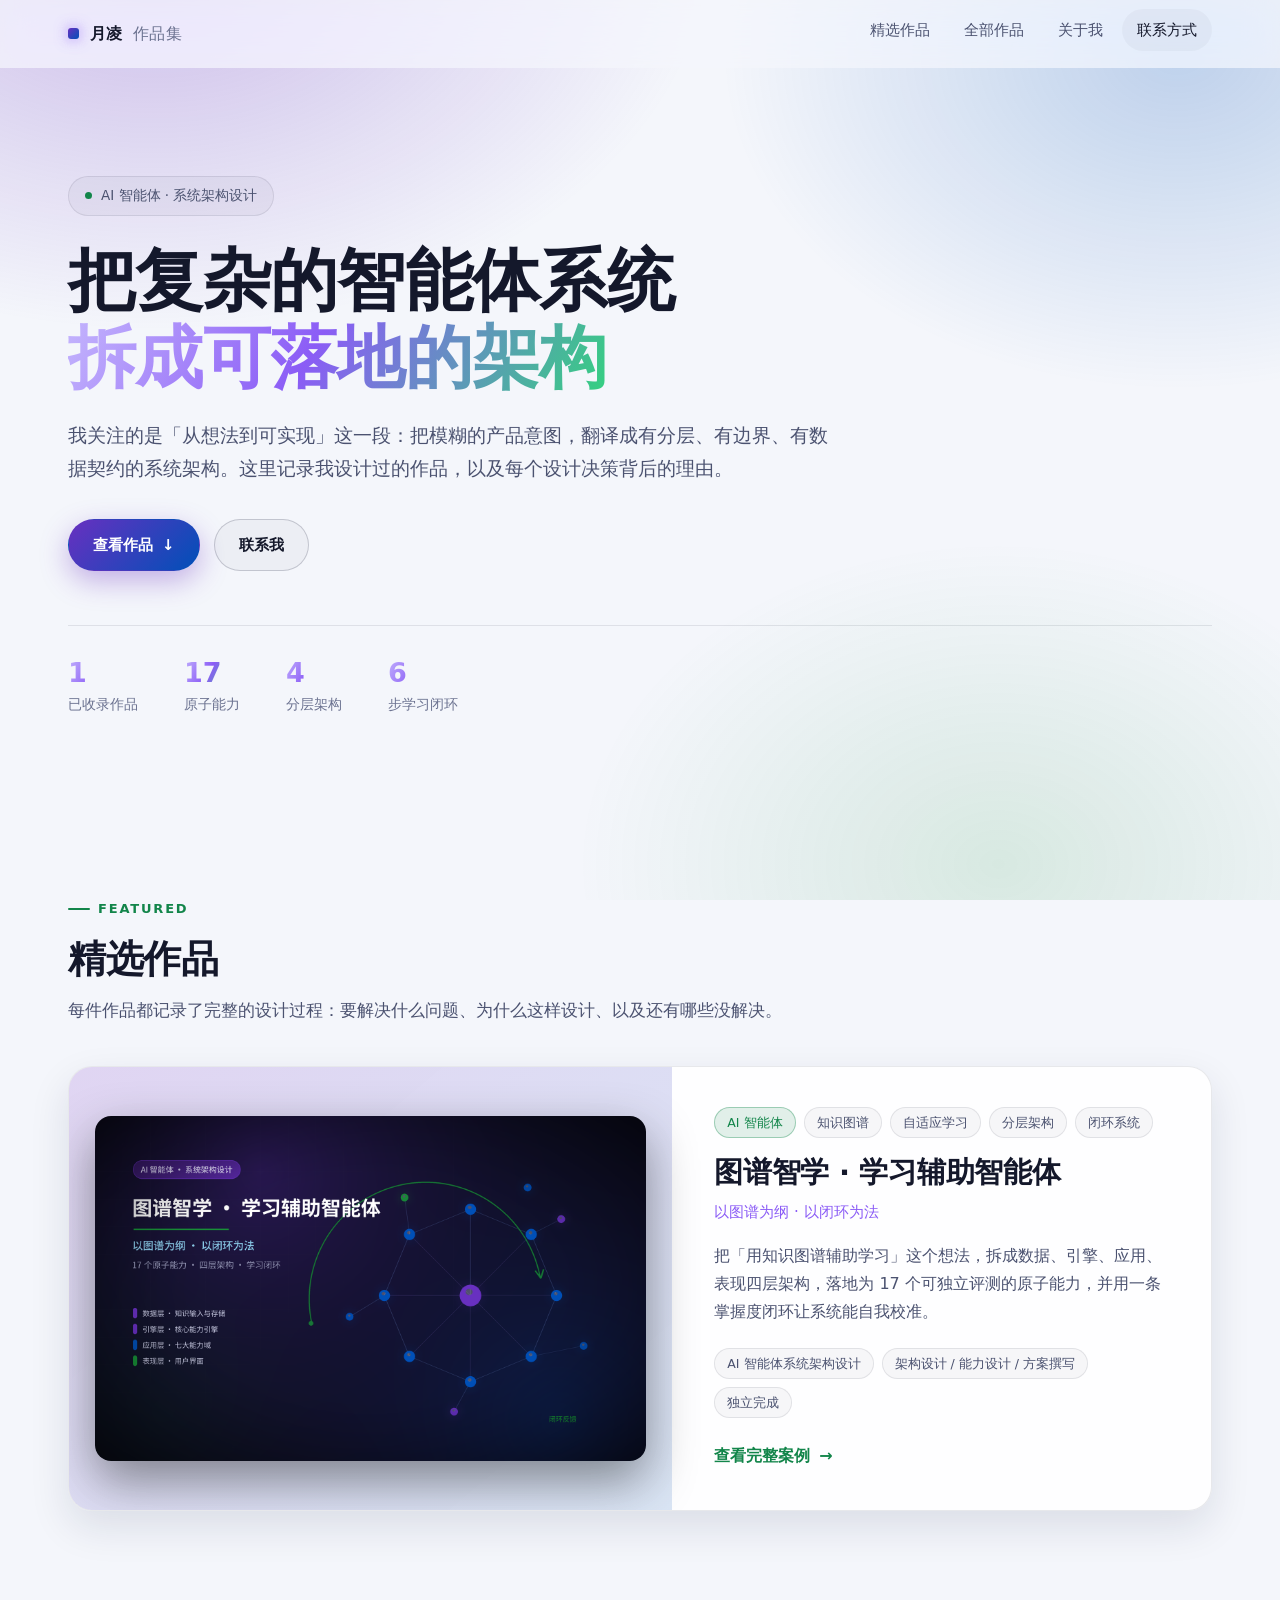
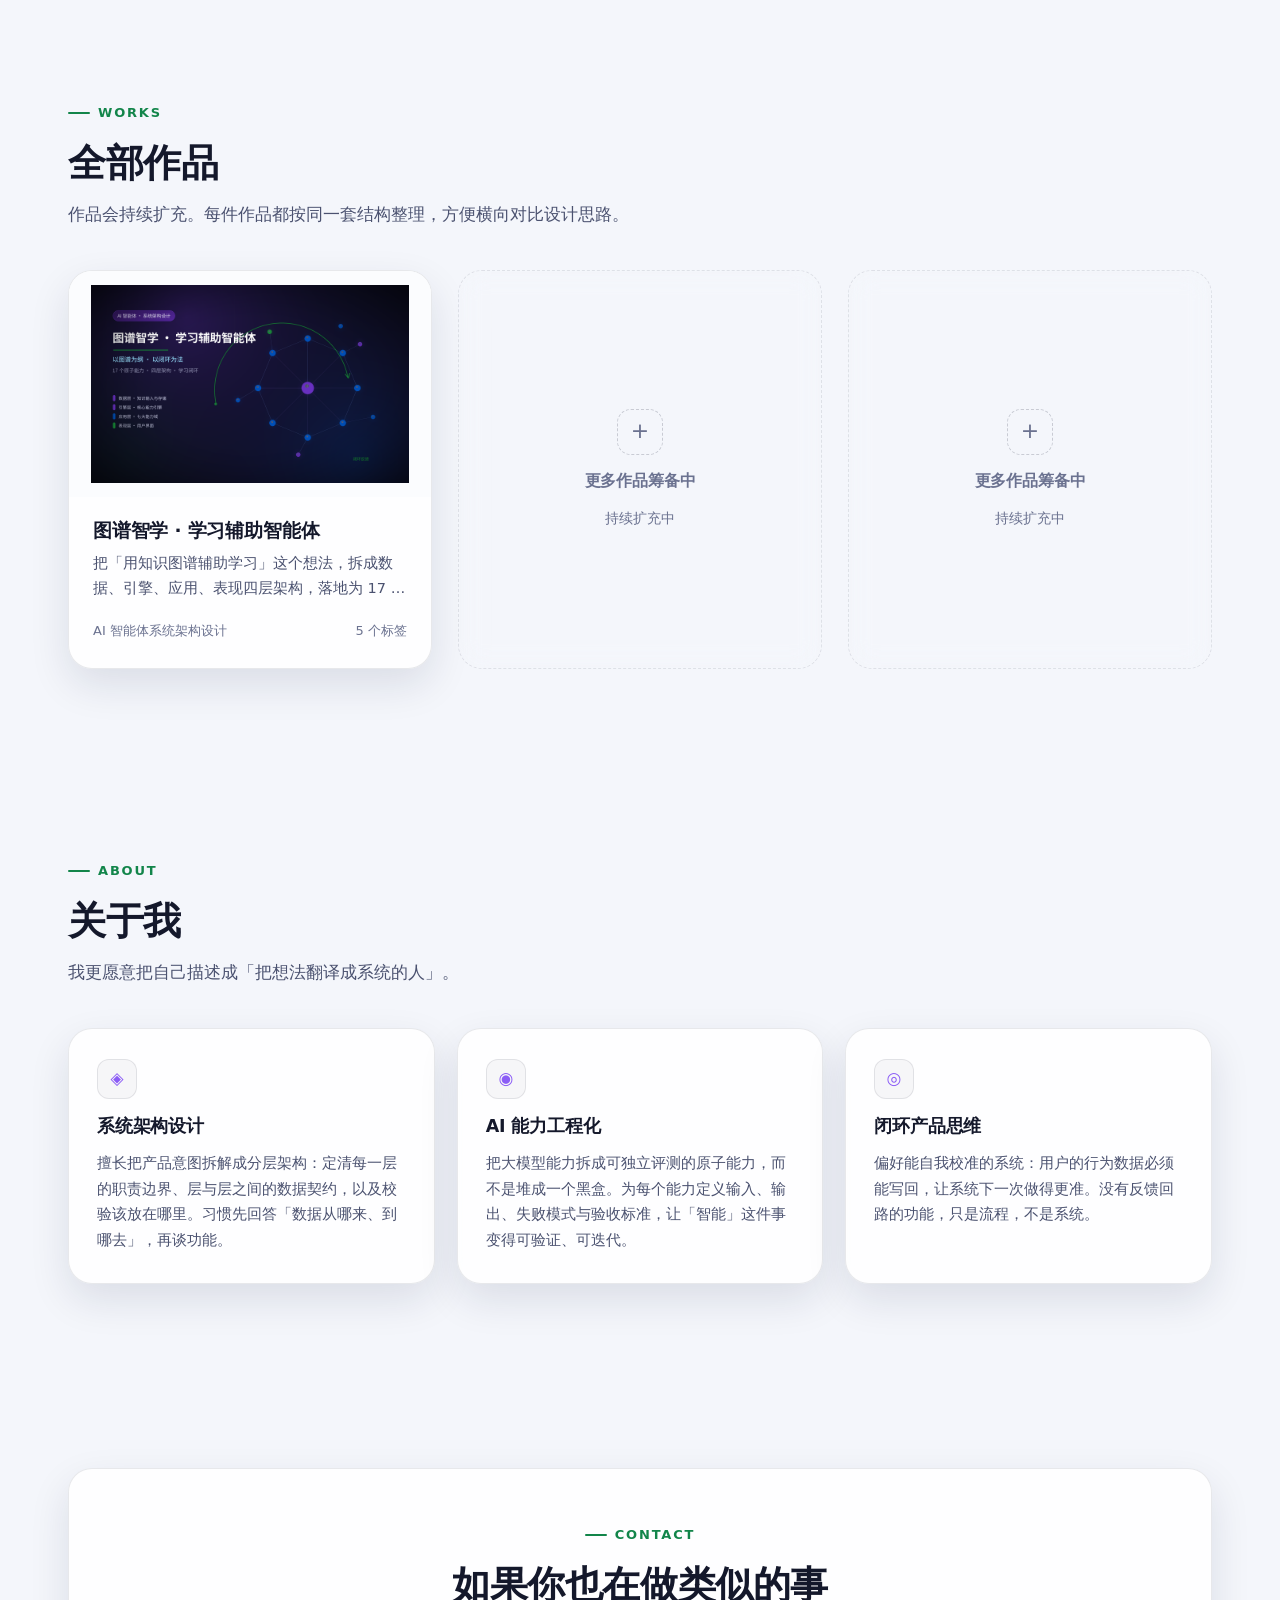
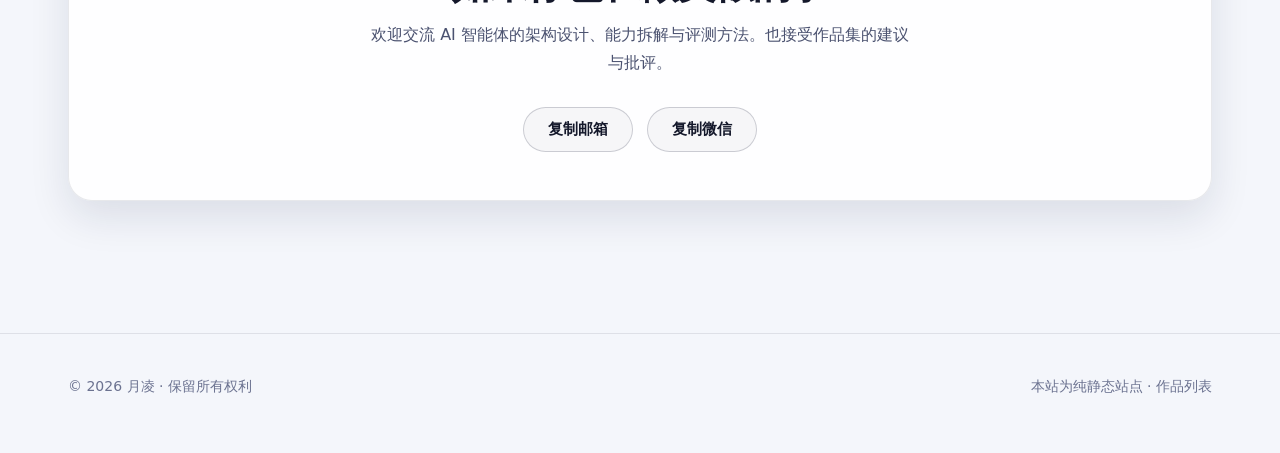
==== index.html @ c4409a86 "初始化：个人设计作品集网站 纯静态零构建站点，展示 AI 智能体系统架构设计作品。  - 首页单页滚动：Hero / 精选作品 / 全部作品 / 关于我 / 联系方式 - 作品列表页与结构化案例详情页" ====
<!DOCTYPE html>
<html lang="zh-CN">
<head>
<meta charset="UTF-8">
<meta name="viewport" content="width=device-width, initial-scale=1">
<title>个人设计作品集 · AI 智能体系统架构设计</title>
<meta name="description" content="个人设计作品集：展示 AI 智能体系统架构设计作品，含分层架构、能力拆解与闭环设计思路。">
<meta name="author" content="作品集">
<meta name="theme-color" content="#080c18">
<meta property="og:title" content="个人设计作品集 · AI 智能体系统架构设计">
<meta property="og:description" content="把复杂的智能体系统拆成可落地的架构。">
<meta property="og:type" content="website">
<link rel="stylesheet" href="styles.css">
</head>
<body>

<a class="skip-link" href="#featured">跳到主要内容</a>

<!-- ================= 顶部导航 ================= -->
<header class="nav">
  <div class="container nav-inner">
    <a class="nav-brand" href="index.html">
      <span class="brand-dot" aria-hidden="true"></span>
      <span data-site="name">月凌</span>
      <span style="color:var(--text-subtle);font-weight:500" data-site="brand">作品集</span>
    </a>

    <button class="nav-toggle" type="button" aria-label="展开导航" aria-expanded="false">
      <span aria-hidden="true"></span>
    </button>

    <nav>
      <ul class="nav-links">
        <li><a href="#featured">精选作品</a></li>
        <li><a href="#works">全部作品</a></li>
        <li><a href="#about">关于我</a></li>
        <li><a href="#contact">联系方式</a></li>
      </ul>
    </nav>
  </div>
</header>

<main>

  <!-- ================= Hero ================= -->
  <section class="hero">
    <div class="container">
      <div class="hero-badge reveal">
        <span class="pulse" aria-hidden="true"></span>
        <span id="hero-badge-text">AI 智能体 · 系统架构设计</span>
      </div>

      <h1 class="hero-title reveal" id="hero-title">
        把复杂的智能体系统<br><span class="grad">拆成可落地的架构</span>
      </h1>

      <p class="hero-lead reveal" id="hero-lead">
        我关注的是「从想法到可实现」这一段：把模糊的产品意图，翻译成有分层、有边界、
        有数据契约的系统架构。
      </p>

      <div class="hero-actions reveal">
        <a class="btn btn--primary" href="#featured">
          查看作品 <span aria-hidden="true">↓</span>
        </a>
        <a class="btn btn--ghost" href="#contact">联系我</a>
      </div>

      <div class="hero-stats reveal" id="hero-stats"></div>
    </div>
  </section>

  <!-- ================= 精选作品 ================= -->
  <section class="section" id="featured">
    <div class="container">
      <div class="section-head reveal">
        <span class="section-eyebrow">Featured</span>
        <h2 class="section-title">精选作品</h2>
        <p class="section-desc">每件作品都记录了完整的设计过程：要解决什么问题、为什么这样设计、以及还有哪些没解决。</p>
      </div>

      <div id="feature-slot"></div>
    </div>
  </section>

  <!-- ================= 全部作品 ================= -->
  <section class="section" id="works">
    <div class="container">
      <div class="section-head reveal">
        <span class="section-eyebrow">Works</span>
        <h2 class="section-title">全部作品</h2>
        <p class="section-desc">作品会持续扩充。每件作品都按同一套结构整理，方便横向对比设计思路。</p>
      </div>

      <div class="works-grid" id="works-grid"></div>
    </div>
  </section>

  <!-- ================= 关于我 ================= -->
  <section class="section" id="about">
    <div class="container">
      <div class="section-head reveal">
        <span class="section-eyebrow">About</span>
        <h2 class="section-title">关于我</h2>
        <p class="section-desc">我更愿意把自己描述成「把想法翻译成系统的人」。</p>
      </div>

      <div class="about-grid" id="about-grid"></div>
    </div>
  </section>

  <!-- ================= 联系方式 ================= -->
  <section class="section" id="contact">
    <div class="container">
      <div class="contact-panel card reveal">
        <span class="section-eyebrow">Contact</span>
        <h2 class="section-title" id="contact-title">如果你也在做类似的事</h2>
        <p id="contact-text">欢迎交流 AI 智能体的架构设计、能力拆解与评测方法。</p>

        <!-- 联系按钮由 script.js 依据 data/works.js 里的 SITE.email / wechat / github 生成，
             填了哪个就显示哪个，留空的不显示 -->
        <div class="contact-actions" id="contact-actions"></div>
      </div>
    </div>
  </section>

</main>

<!-- ================= 页脚 ================= -->
<footer class="footer">
  <div class="container footer-inner">
    <span>© <span data-site="year">2026</span> <span data-site="name">月凌</span> · 保留所有权利</span>
    <span>本站为纯静态站点 · <a href="works.html">作品列表</a></span>
  </div>
</footer>

<script src="data/works.js"></script>
<script src="script.js"></script>
</body>
</html>
---- styles.css ----
/* ==========================================================================
   个人设计作品集 · 样式表
   深色科技感：深蓝近黑底 + 玻璃拟态卡片
   配色取自作品《图谱智学》架构图的实测色板，保证网站与作品同源
   ========================================================================== */

/* --------------------------------------------------------------------------
   1. 设计变量（改这里就能整体换肤）
   深色是本站的默认与主设计 —— 与作品《图谱智学》架构图同源的观感。
   浅色主题仅在系统明确偏好浅色时覆盖（见下方 media query）。
   -------------------------------------------------------------------------- */
:root {
  /* 底色层次：由深到浅，用亮度差区分层级，不用生硬分割线 */
  --bg:            #080c18;
  --bg-elevated:   #0d1226;
  --surface:       rgba(255, 255, 255, 0.038);
  --surface-hover: rgba(255, 255, 255, 0.062);

  /* 玻璃卡片 */
  --card-bg:     rgba(20, 26, 48, 0.56);
  --card-border: rgba(255, 255, 255, 0.085);
  --card-shadow: 0 18px 48px rgba(0, 0, 0, 0.46);
  --card-glow:   0 24px 64px rgba(104, 48, 192, 0.24);

  /* 文字 */
  --text:        #eef1f9;
  --text-muted:  #a2a8c4;
  --text-subtle: #6f7694;

  /* 主色：取自架构图 数据层/引擎层标签 #6830C0、应用层标签 #0050B8 */
  --purple: #6830c0;
  --blue:   #0050b8;
  --violet: #8b5cf6;
  /* 强调色：取自架构图 表现层 / 闭环反馈 #189038 */
  --green:  #189038;
  --mint:   #34d17f;

  --grad-brand: linear-gradient(135deg, #6830c0 0%, #0050b8 100%);
  --grad-text:  linear-gradient(120deg, #c4b5fd 0%, #8b5cf6 45%, #34d17f 100%);

  --border:        rgba(255, 255, 255, 0.085);
  --border-strong: rgba(255, 255, 255, 0.17);

  /* 尺寸 */
  --maxw: 1200px;
  --nav-h: 68px;
  --r-sm: 10px;
  --r-md: 16px;
  --r-lg: 24px;

  /* 动效 */
  --ease: cubic-bezier(0.22, 0.61, 0.36, 1);
  --t-fast: 0.18s;
  --t-mid: 0.34s;
  --t-slow: 0.6s;

  --font-sans: "PingFang SC", "HarmonyOS Sans SC", "Noto Sans SC",
               "Microsoft YaHei", "Source Han Sans SC", system-ui, sans-serif;
}

/* 浅色主题：仅在系统明确偏好浅色时启用。深色为主，浅色作为附加（文档 7 节可选功能）
   注意：必须显式写 prefers-color-scheme: light，不能用 not (dark)，
   否则无头浏览器、打印、部分 WebView 会错误落入浅色主题。 */
@media (prefers-color-scheme: light) {
  :root {
    --bg:            #f4f6fb;
    --bg-elevated:   #ffffff;
    --surface:       rgba(10, 16, 40, 0.032);
    --surface-hover: rgba(10, 16, 40, 0.058);
    --card-bg:       rgba(255, 255, 255, 0.86);
    --card-border:   rgba(10, 16, 40, 0.09);
    --card-shadow:   0 16px 40px rgba(20, 28, 60, 0.11);
    --card-glow:     0 22px 56px rgba(104, 48, 192, 0.16);
    --text:          #14182b;
    --text-muted:    #4b5270;
    --text-subtle:   #6b7290;
    --border:        rgba(10, 16, 40, 0.09);
    --border-strong: rgba(10, 16, 40, 0.18);
    --green: #14762f;
    --mint:  #12854a;
  }
}

/* --------------------------------------------------------------------------
   2. 基础重置与排版
   -------------------------------------------------------------------------- */
*, *::before, *::after { box-sizing: border-box; }

html {
  scroll-behavior: smooth;
  scroll-padding-top: calc(var(--nav-h) + 20px);
  -webkit-text-size-adjust: 100%;
}

body {
  margin: 0;
  font-family: var(--font-sans);
  font-size: 16px;
  line-height: 1.75;
  color: var(--text);
  background: var(--bg);
  overflow-x: hidden;
  -webkit-font-smoothing: antialiased;
}

/* 背景装饰光晕：呼应架构图的紫/蓝/绿 */
body::before {
  content: "";
  position: fixed;
  inset: 0;
  z-index: -1;
  pointer-events: none;
  background:
    radial-gradient(900px 620px at 12% -6%,  rgba(104, 48, 192, 0.30), transparent 62%),
    radial-gradient(760px 560px at 92% 6%,   rgba(0, 80, 184, 0.22),   transparent 60%),
    radial-gradient(680px 520px at 78% 96%,  rgba(24, 144, 56, 0.13),  transparent 62%);
}

/* 细网格，弱化到几乎只是质感 */
body::after {
  content: "";
  position: fixed;
  inset: 0;
  z-index: -1;
  pointer-events: none;
  opacity: 0.5;
  background-image:
    linear-gradient(rgba(255, 255, 255, 0.028) 1px, transparent 1px),
    linear-gradient(90deg, rgba(255, 255, 255, 0.028) 1px, transparent 1px);
  background-size: 64px 64px;
  mask-image: radial-gradient(circle at 50% 22%, #000 0%, transparent 78%);
  -webkit-mask-image: radial-gradient(circle at 50% 22%, #000 0%, transparent 78%);
}

img { max-width: 100%; display: block; }

a { color: inherit; text-decoration: none; }

h1, h2, h3, h4 { margin: 0; line-height: 1.28; font-weight: 700; letter-spacing: -0.01em; }

p { margin: 0 0 1em; }
p:last-child { margin-bottom: 0; }

ul, ol { margin: 0; padding-left: 1.3em; }
li { margin-bottom: 0.4em; }

::selection { background: rgba(139, 92, 246, 0.34); }

:focus-visible {
  outline: 2px solid var(--violet);
  outline-offset: 3px;
  border-radius: 4px;
}

/* --------------------------------------------------------------------------
   3. 布局
   -------------------------------------------------------------------------- */
.container {
  width: 100%;
  max-width: var(--maxw);
  margin: 0 auto;
  padding: 0 28px;
}

.section { padding: 92px 0; }

.section-head { margin-bottom: 40px; max-width: 720px; }

.section-eyebrow {
  display: inline-flex;
  align-items: center;
  gap: 8px;
  font-size: 13px;
  font-weight: 600;
  letter-spacing: 0.14em;
  text-transform: uppercase;
  color: var(--mint);
  margin-bottom: 14px;
}
.section-eyebrow::before {
  content: "";
  width: 22px; height: 2px;
  background: var(--mint);
  border-radius: 2px;
}

.section-title {
  font-size: clamp(26px, 3.4vw, 38px);
  margin-bottom: 14px;
}

.section-desc {
  color: var(--text-muted);
  font-size: 16.5px;
  margin: 0;
}

/* --------------------------------------------------------------------------
   4. 顶部导航
   -------------------------------------------------------------------------- */
.nav {
  /* sticky 本身即为定位上下文，移动端下拉菜单以它为准定位 */
  position: sticky;
  top: 0;
  z-index: 50;
  height: var(--nav-h);
  backdrop-filter: blur(16px) saturate(160%);
  -webkit-backdrop-filter: blur(16px) saturate(160%);
  background: color-mix(in srgb, var(--bg) 74%, transparent);
  border-bottom: 1px solid transparent;
  transition: border-color var(--t-mid) var(--ease),
              background var(--t-mid) var(--ease);
}
.nav.is-scrolled {
  border-bottom-color: var(--border);
  background: color-mix(in srgb, var(--bg) 90%, transparent);
}

.nav-inner {
  height: 100%;
  display: flex;
  align-items: center;
  justify-content: space-between;
  gap: 24px;
}

.nav-brand {
  display: flex;
  align-items: center;
  gap: 11px;
  font-weight: 700;
  font-size: 16px;
  letter-spacing: 0.01em;
  white-space: nowrap;
}

.brand-dot {
  width: 11px; height: 11px;
  border-radius: 3px;
  background: var(--grad-brand);
  box-shadow: 0 0 14px rgba(139, 92, 246, 0.75);
  flex: none;
}

.nav-links {
  display: flex;
  align-items: center;
  gap: 4px;
  list-style: none;
  margin: 0; padding: 0;
}

.nav-links a {
  display: block;
  padding: 8px 15px;
  border-radius: 999px;
  font-size: 15px;
  color: var(--text-muted);
  transition: color var(--t-fast) var(--ease), background var(--t-fast) var(--ease);
}
.nav-links a:hover { color: var(--text); background: var(--surface-hover); }
.nav-links a.is-active { color: var(--text); background: var(--surface); }

.nav-toggle {
  display: none;
  width: 42px; height: 42px;
  border: 1px solid var(--border);
  border-radius: var(--r-sm);
  background: var(--surface);
  color: var(--text);
  cursor: pointer;
  align-items: center;
  justify-content: center;
}
.nav-toggle span {
  display: block;
  width: 17px; height: 1.5px;
  background: currentColor;
  border-radius: 2px;
  position: relative;
}
.nav-toggle span::before,
.nav-toggle span::after {
  content: "";
  position: absolute;
  left: 0;
  width: 17px; height: 1.5px;
  background: currentColor;
  border-radius: 2px;
}
.nav-toggle span::before { top: -5.5px; }
.nav-toggle span::after  { top: 5.5px; }

/* --------------------------------------------------------------------------
   5. 通用组件
   -------------------------------------------------------------------------- */
.card {
  background: var(--card-bg);
  border: 1px solid var(--card-border);
  border-radius: var(--r-lg);
  box-shadow: var(--card-shadow);
  backdrop-filter: blur(14px);
  -webkit-backdrop-filter: blur(14px);
}

/* 标签 */
.tag {
  display: inline-block;
  padding: 4px 12px;
  border-radius: 999px;
  font-size: 12.5px;
  line-height: 1.7;
  color: var(--text-muted);
  background: var(--surface);
  border: 1px solid var(--border);
  white-space: nowrap;
}
.tag--accent {
  color: var(--mint);
  border-color: color-mix(in srgb, var(--mint) 34%, transparent);
  background: color-mix(in srgb, var(--mint) 12%, transparent);
}

.tag-row { display: flex; flex-wrap: wrap; gap: 8px; }

/* 按钮 */
.btn {
  display: inline-flex;
  align-items: center;
  gap: 9px;
  padding: 12px 24px;
  border-radius: 999px;
  font-size: 15px;
  font-weight: 600;
  font-family: inherit;
  cursor: pointer;
  border: 1px solid transparent;
  transition: transform var(--t-fast) var(--ease),
              box-shadow var(--t-fast) var(--ease),
              background var(--t-fast) var(--ease),
              border-color var(--t-fast) var(--ease);
}
.btn:hover { transform: translateY(-2px); }

.btn--primary {
  color: #fff;
  background: var(--grad-brand);
  box-shadow: 0 10px 28px rgba(104, 48, 192, 0.36);
}
.btn--primary:hover { box-shadow: 0 16px 38px rgba(104, 48, 192, 0.5); }

.btn--ghost {
  color: var(--text);
  background: var(--surface);
  border-color: var(--border-strong);
}
.btn--ghost:hover { background: var(--surface-hover); }

/* 浅色衬底：架构图是纯浅色画布，压在深底上必须加衬底，否则边界发灰 */
.plate {
  padding: 14px;
  border-radius: var(--r-md);
  background: #fbfcfe;
  border: 1px solid var(--card-border);
  box-shadow: 0 12px 34px rgba(0, 0, 0, 0.34);
}
.plate img { width: 100%; height: auto; border-radius: 6px; }

/* 可点击放大的图 */
.zoomable {
  display: block;
  width: 100%;
  padding: 0;
  border: 0;
  background: none;
  cursor: zoom-in;
  border-radius: var(--r-md);
  transition: transform var(--t-mid) var(--ease), box-shadow var(--t-mid) var(--ease);
}
.zoomable:hover { transform: translateY(-3px); box-shadow: var(--card-glow); }

/* --------------------------------------------------------------------------
   6. 首页 Hero
   -------------------------------------------------------------------------- */
.hero {
  position: relative;
  padding: clamp(72px, 12vh, 132px) 0 clamp(56px, 9vh, 96px);
}

.hero-badge {
  display: inline-flex;
  align-items: center;
  gap: 9px;
  padding: 7px 16px;
  border-radius: 999px;
  font-size: 13.5px;
  color: var(--text-muted);
  background: var(--surface);
  border: 1px solid var(--border);
  margin-bottom: 26px;
}
.hero-badge .pulse {
  width: 7px; height: 7px;
  border-radius: 50%;
  background: var(--mint);
  box-shadow: 0 0 0 0 rgba(52, 209, 127, 0.6);
  animation: pulse 2.4s infinite;
}
@keyframes pulse {
  0%   { box-shadow: 0 0 0 0 rgba(52, 209, 127, 0.55); }
  70%  { box-shadow: 0 0 0 9px rgba(52, 209, 127, 0); }
  100% { box-shadow: 0 0 0 0 rgba(52, 209, 127, 0); }
}

.hero-title {
  font-size: clamp(34px, 6.4vw, 68px);
  line-height: 1.14;
  margin-bottom: 22px;
  max-width: 16em;
}
.hero-title .grad {
  background: var(--grad-text);
  -webkit-background-clip: text;
  background-clip: text;
  color: transparent;
}

.hero-lead {
  font-size: clamp(16px, 1.9vw, 19px);
  color: var(--text-muted);
  max-width: 40em;
  margin-bottom: 34px;
}

.hero-actions { display: flex; flex-wrap: wrap; gap: 14px; margin-bottom: 54px; }

/* 关键数字 */
.hero-stats {
  display: flex;
  flex-wrap: wrap;
  gap: 14px 46px;
  padding-top: 30px;
  border-top: 1px solid var(--border);
}
.stat-num {
  display: block;
  font-size: 27px;
  font-weight: 700;
  line-height: 1.25;
  background: var(--grad-text);
  -webkit-background-clip: text;
  background-clip: text;
  color: transparent;
}
.stat-label { font-size: 13.5px; color: var(--text-subtle); }

/* --------------------------------------------------------------------------
   7. 精选作品大卡片
   -------------------------------------------------------------------------- */
.feature {
  display: grid;
  grid-template-columns: 1.12fr 1fr;
  gap: 0;
  overflow: hidden;
  transition: border-color var(--t-mid) var(--ease), box-shadow var(--t-mid) var(--ease);
}
.feature:hover {
  border-color: var(--border-strong);
  box-shadow: var(--card-shadow), var(--card-glow);
}

.feature-media {
  position: relative;
  background: linear-gradient(140deg, rgba(104, 48, 192, 0.2), rgba(0, 80, 184, 0.14));
  display: flex;
  align-items: center;
  justify-content: center;
  padding: 26px;
  min-height: 300px;
}
.feature-media img {
  width: 100%;
  height: auto;
  border-radius: var(--r-md);
  box-shadow: 0 20px 50px rgba(0, 0, 0, 0.42);
}

.feature-body { padding: 40px 42px; display: flex; flex-direction: column; }

.feature-name {
  font-size: clamp(22px, 2.5vw, 29px);
  margin: 16px 0 8px;
}
.feature-sub { color: var(--violet); font-size: 15px; margin-bottom: 16px; }
.feature-desc { color: var(--text-muted); margin-bottom: 22px; }

.feature-meta {
  display: flex;
  flex-wrap: wrap;
  gap: 8px;
  margin-bottom: 24px;
}

.feature-link {
  margin-top: auto;
  display: inline-flex;
  align-items: center;
  gap: 9px;
  font-weight: 600;
  color: var(--mint);
  transition: gap var(--t-fast) var(--ease);
}
.feature-link:hover { gap: 15px; }

/* --------------------------------------------------------------------------
   8. 作品网格
   -------------------------------------------------------------------------- */
.works-grid {
  display: grid;
  grid-template-columns: repeat(3, minmax(0, 1fr));
  gap: 26px;
}

.work-card {
  display: flex;
  flex-direction: column;
  overflow: hidden;
  transition: transform var(--t-mid) var(--ease),
              border-color var(--t-mid) var(--ease),
              box-shadow var(--t-mid) var(--ease);
}
.work-card:hover {
  transform: translateY(-5px);
  border-color: var(--border-strong);
  box-shadow: var(--card-shadow), var(--card-glow);
}

.work-thumb {
  position: relative;
  aspect-ratio: 16 / 10;
  overflow: hidden;
  background: linear-gradient(140deg, rgba(104, 48, 192, 0.22), rgba(0, 80, 184, 0.16));
}
.work-thumb img {
  width: 100%; height: 100%;
  object-fit: cover;
  object-position: center;
  transition: transform var(--t-slow) var(--ease);
}
.work-card:hover .work-thumb img { transform: scale(1.045); }

/* 封面为浅色架构图时，缩略图用 contain 避免裁掉关键信息 */
.work-thumb--contain img {
  object-fit: contain;
  padding: 14px;
  background: #fbfcfe;
}

.work-body { padding: 22px 24px 26px; display: flex; flex-direction: column; flex: 1; }
.work-name { font-size: 18.5px; margin-bottom: 8px; }
.work-desc {
  color: var(--text-muted);
  font-size: 14.5px;
  margin-bottom: 18px;
  display: -webkit-box;
  -webkit-line-clamp: 2;
  -webkit-box-orient: vertical;
  overflow: hidden;
}
.work-foot {
  margin-top: auto;
  display: flex;
  align-items: center;
  justify-content: space-between;
  gap: 12px;
  font-size: 13px;
  color: var(--text-subtle);
}

/* 占位卡片：作品不足时撑住版面，作品变多后由脚本自动隐藏 */
.work-card--placeholder {
  border-style: dashed;
  background: transparent;
  box-shadow: none;
  align-items: center;
  justify-content: center;
  text-align: center;
  padding: 44px 26px;
  min-height: 260px;
  color: var(--text-subtle);
}
.work-card--placeholder:hover { transform: none; box-shadow: none; }
.placeholder-icon {
  width: 46px; height: 46px;
  border-radius: 14px;
  border: 1px dashed var(--border-strong);
  display: flex; align-items: center; justify-content: center;
  font-size: 22px;
  color: var(--text-subtle);
  margin-bottom: 16px;
}

/* --------------------------------------------------------------------------
   9. 关于我 / 联系方式
   -------------------------------------------------------------------------- */
.about-grid {
  display: grid;
  grid-template-columns: repeat(3, minmax(0, 1fr));
  gap: 22px;
}
.about-card { padding: 30px 28px; }
.about-card h3 { font-size: 17.5px; margin-bottom: 12px; }
.about-card p { color: var(--text-muted); font-size: 14.8px; }
.about-icon {
  width: 40px; height: 40px;
  border-radius: 12px;
  background: var(--surface);
  border: 1px solid var(--border);
  display: flex; align-items: center; justify-content: center;
  margin-bottom: 16px;
  font-size: 17px;
  color: var(--violet);
}

.contact-panel {
  padding: 48px 44px;
  text-align: center;
}
.contact-panel .section-title { margin-bottom: 12px; }
.contact-panel > p { color: var(--text-muted); max-width: 34em; margin: 0 auto 30px; }

.contact-actions {
  display: flex;
  flex-wrap: wrap;
  gap: 14px;
  justify-content: center;
}
.copy-ok {
  color: var(--mint) !important;
  border-color: color-mix(in srgb, var(--mint) 42%, transparent) !important;
}

/* --------------------------------------------------------------------------
   10. 作品详情页
   -------------------------------------------------------------------------- */
.detail-hero { padding: 54px 0 34px; }

.back-link {
  display: inline-flex;
  align-items: center;
  gap: 8px;
  font-size: 14px;
  color: var(--text-subtle);
  margin-bottom: 26px;
  transition: color var(--t-fast) var(--ease), gap var(--t-fast) var(--ease);
}
.back-link:hover { color: var(--mint); gap: 12px; }

.detail-title {
  font-size: clamp(28px, 4.6vw, 46px);
  margin-bottom: 12px;
}
.detail-sub {
  font-size: clamp(15px, 1.8vw, 18px);
  color: var(--violet);
  margin-bottom: 20px;
}
.detail-lead {
  color: var(--text-muted);
  font-size: 16.5px;
  max-width: 46em;
  margin-bottom: 28px;
}

.meta-bar {
  display: grid;
  grid-template-columns: repeat(auto-fit, minmax(150px, 1fr));
  gap: 1px;
  overflow: hidden;
  background: var(--border);
  border-radius: var(--r-md);
  margin-bottom: 26px;
}
.meta-item { background: var(--bg-elevated); padding: 18px 20px; }
.meta-key {
  display: block;
  font-size: 12px;
  letter-spacing: 0.1em;
  text-transform: uppercase;
  color: var(--text-subtle);
  margin-bottom: 6px;
}
.meta-val { font-size: 15px; font-weight: 600; }

/* 正文分区 */
.detail-section { padding: 46px 0; border-top: 1px solid var(--border); }
/* 必须居中：只设 max-width 会让整个正文列偏左，与页头不对齐 */
.detail-section > .container { max-width: 940px; margin-left: auto; margin-right: auto; }

/* 分层解读等需要展示宽幅信息图的分区：容器放宽，否则架构图会被压到无法阅读 */
.detail-section--wide > .container { max-width: 1180px; }

.prose { color: var(--text-muted); font-size: 16.3px; }
.prose h3 {
  color: var(--text);
  font-size: 19px;
  margin: 30px 0 12px;
}
.prose h3:first-child { margin-top: 0; }
.prose strong { color: var(--text); font-weight: 600; }
.prose ul { margin: 0 0 1em; }
.prose li::marker { color: var(--violet); }

/* 总览大图 */
.overview-wrap { position: relative; }

/* 分层解读
   架构图是 2370px 宽的横长信息图，若与文字并排会被压缩到无法辨认，
   因此采用「图在上、解读在下」的单列布局，优先保证图可读。 */
.layer-item {
  display: grid;
  grid-template-columns: minmax(0, 1fr);
  gap: 22px;
  padding: 38px 0;
  border-bottom: 1px dashed var(--border);
}
.layer-item:last-child { border-bottom: 0; padding-bottom: 0; }

.layer-media {
  border-radius: var(--r-md);
  overflow: hidden;
  background: #fbfcfe;
  border: 1px solid var(--card-border);
  box-shadow: 0 12px 34px rgba(0, 0, 0, 0.34);
}
.layer-media img { width: 100%; height: auto; }

/* 图层解读的文字区：左栏标题与概述、右栏要点，显式指定栅格位置避免自动布局错位 */
.layer-head {
  display: grid;
  grid-template-columns: minmax(0, 1fr) minmax(0, 1.05fr);
  gap: 6px 44px;
  align-items: start;
}
.layer-index { grid-column: 1 / -1; grid-row: 1; }
.layer-name  { grid-column: 1; grid-row: 2; }
.layer-text  { grid-column: 1; grid-row: 3; }
.layer-body  { grid-column: 2; grid-row: 2 / span 2; }

.layer-index {
  display: inline-flex;
  align-items: center;
  gap: 9px;
  font-size: 12.5px;
  font-weight: 700;
  letter-spacing: 0.1em;
  color: var(--text-subtle);
}
.layer-index .bar {
  width: 16px; height: 3px;
  border-radius: 2px;
  background: var(--violet);
}
.layer-item[data-layer="1"] .layer-index .bar { background: #6830c0; }
.layer-item[data-layer="2"] .layer-index .bar { background: #6830c0; }
.layer-item[data-layer="3"] .layer-index .bar { background: #0050b8; }
.layer-item[data-layer="4"] .layer-index .bar { background: #189038; }

.layer-name { font-size: 20px; margin: 6px 0 10px; }
.layer-text { color: var(--text-muted); font-size: 15.4px; margin: 0; }
.layer-points { margin: 0; padding-left: 1.15em; font-size: 14.6px; color: var(--text-muted); }
.layer-points li::marker { color: var(--mint); }
.layer-points li:last-child { margin-bottom: 0; }
.layer-note {
  margin: 16px 0 0;
  padding-left: 14px;
  border-left: 2px solid var(--mint);
  color: var(--text-muted);
  font-size: 14.4px;
}

/* --------------------------------------------------------------------------
   10b. 能力清单 / 核心机制 / 应用场景 / 端到端示例 / 目标用户 / 非功能需求
   -------------------------------------------------------------------------- */

/* 能力清单 */
.skill-group { margin-bottom: 34px; }
.skill-group:last-child { margin-bottom: 0; }

.skill-group-head {
  display: flex;
  align-items: baseline;
  gap: 12px;
  margin-bottom: 14px;
}
.skill-domain {
  font-size: 16.5px;
  color: var(--text);
  position: relative;
  padding-left: 14px;
}
.skill-domain::before {
  content: "";
  position: absolute;
  left: 0; top: 0.34em;
  width: 3px; height: 0.92em;
  border-radius: 2px;
  background: var(--violet);
}
.skill-count { font-size: 12.5px; color: var(--text-subtle); }

.skill-grid {
  display: grid;
  grid-template-columns: repeat(auto-fill, minmax(268px, 1fr));
  gap: 14px;
}

.skill-card {
  padding: 17px 19px;
  border-radius: var(--r-md);
  border: 1px solid var(--border);
  background: var(--card-bg);
  backdrop-filter: blur(10px);
  -webkit-backdrop-filter: blur(10px);
  transition: border-color var(--t-fast) var(--ease), transform var(--t-fast) var(--ease);
}
.skill-card:hover { border-color: var(--border-strong); transform: translateY(-2px); }

.skill-top {
  display: flex;
  align-items: center;
  gap: 9px;
  margin-bottom: 9px;
  flex-wrap: wrap;
}
.skill-id {
  flex: none;
  font-size: 11.5px;
  font-weight: 700;
  letter-spacing: 0.04em;
  padding: 2px 8px;
  border-radius: 6px;
  color: var(--mint);
  background: color-mix(in srgb, var(--mint) 13%, transparent);
  border: 1px solid color-mix(in srgb, var(--mint) 30%, transparent);
  font-variant-numeric: tabular-nums;
}
.skill-name { font-size: 15px; font-weight: 600; }
.skill-fn { font-size: 13px; color: var(--violet); margin-bottom: 7px; }
.skill-note { font-size: 13.4px; color: var(--text-muted); margin: 0; line-height: 1.66; }

/* 核心机制 */
.mech-card {
  padding: 26px 28px;
  border-radius: var(--r-md);
  border: 1px solid var(--border);
  background: var(--card-bg);
  margin-bottom: 16px;
}
.mech-card:last-child { margin-bottom: 0; }
.mech-head { display: flex; align-items: center; gap: 12px; margin-bottom: 12px; }
.mech-num {
  flex: none;
  width: 27px; height: 27px;
  border-radius: 9px;
  display: flex; align-items: center; justify-content: center;
  font-size: 13.5px; font-weight: 700;
  color: #fff;
  background: var(--grad-brand);
}
.mech-name { font-size: 17.5px; }
.mech-text { color: var(--text-muted); font-size: 15.2px; }
.mech-points { margin: 14px 0 0; padding-left: 1.15em; font-size: 14.5px; color: var(--text-muted); }
.mech-points li { margin-bottom: 6px; }
.mech-points li::marker { color: var(--violet); }
.mech-points li:last-child { margin-bottom: 0; }

/* 应用场景 */
.scene {
  display: grid;
  grid-template-columns: 148px minmax(0, 1fr);
  gap: 26px;
  padding: 24px 0;
  border-bottom: 1px dashed var(--border);
}
.scene:last-child { border-bottom: 0; padding-bottom: 0; }
.scene-name { font-size: 17px; }
.scene-text { color: var(--text-muted); font-size: 15px; margin-bottom: 14px; }
.scene-chain {
  display: flex;
  gap: 12px;
  align-items: flex-start;
  padding: 13px 16px;
  border-radius: var(--r-sm);
  background: color-mix(in srgb, var(--violet) 8%, transparent);
  border: 1px solid color-mix(in srgb, var(--violet) 22%, transparent);
  margin-bottom: 12px;
}
.chain-label {
  flex: none;
  font-size: 11.5px;
  color: var(--violet);
  padding-top: 3px;
  letter-spacing: 0.06em;
}
.scene-chain code {
  font-family: ui-monospace, SFMono-Regular, Menlo, Consolas, monospace;
  font-size: 12.8px;
  line-height: 1.75;
  color: var(--text);
  word-break: break-word;
}
.scene-value {
  font-size: 14.4px;
  color: var(--mint);
  margin: 0;
  padding-left: 14px;
  border-left: 2px solid color-mix(in srgb, var(--mint) 45%, transparent);
}

/* 端到端示例 */
.demo-box {
  padding: 30px 34px;
  border-radius: var(--r-md);
  border: 1px solid var(--border);
  background: linear-gradient(150deg,
    color-mix(in srgb, var(--purple) 12%, transparent),
    color-mix(in srgb, var(--blue) 9%, transparent));
}
.demo-title { font-size: 17px; margin-bottom: 20px; }
.demo-steps {
  margin: 0;
  padding-left: 1.3em;
  counter-reset: demo;
  list-style: none;
  padding-left: 0;
}
.demo-steps li {
  position: relative;
  padding-left: 40px;
  margin-bottom: 14px;
  color: var(--text-muted);
  font-size: 15px;
}
.demo-steps li:last-child { margin-bottom: 0; }
.demo-steps li::before {
  counter-increment: demo;
  content: counter(demo);
  position: absolute;
  left: 0; top: 3px;
  width: 25px; height: 25px;
  border-radius: 50%;
  display: flex; align-items: center; justify-content: center;
  font-size: 12.5px; font-weight: 700;
  color: var(--mint);
  background: color-mix(in srgb, var(--mint) 14%, transparent);
  border: 1px solid color-mix(in srgb, var(--mint) 34%, transparent);
}
/* 时间轴竖线 */
.demo-steps li:not(:last-child)::after {
  content: "";
  position: absolute;
  left: 12px; top: 32px; bottom: -14px;
  width: 1px;
  background: var(--border);
}

/* 目标用户 */
.aud-grid {
  display: grid;
  grid-template-columns: repeat(auto-fill, minmax(224px, 1fr));
  gap: 16px;
}
.aud-card {
  padding: 22px 22px 24px;
  border-radius: var(--r-md);
  border: 1px solid var(--border);
  background: var(--card-bg);
}
.aud-group { font-size: 16px; margin-bottom: 10px; }
.aud-need { color: var(--violet); font-size: 13.6px; margin-bottom: 10px; }
.aud-usage { color: var(--text-subtle); font-size: 13.2px; margin: 0; line-height: 1.7; }

/* 非功能需求表 */
.req-table {
  border-radius: var(--r-md);
  overflow: hidden;
  border: 1px solid var(--border);
}
.req-row {
  display: grid;
  grid-template-columns: 108px 210px minmax(0, 1fr);
  gap: 18px;
  padding: 13px 20px;
  border-bottom: 1px solid var(--border);
  font-size: 14.2px;
  align-items: baseline;
}
.req-row:last-child { border-bottom: 0; }
.req-row--head {
  background: color-mix(in srgb, var(--violet) 10%, transparent);
  font-size: 12.5px;
  font-weight: 700;
  letter-spacing: 0.06em;
  color: var(--text-muted);
}
.req-cat { color: var(--mint); font-size: 12.8px; }
.req-item { color: var(--text); font-weight: 500; }
.req-std { color: var(--text-muted); }

/* 闭环强调块 */
.loop-callout {
  display: grid;
  grid-template-columns: auto 1fr;
  gap: 22px;
  align-items: center;
  padding: 26px 28px;
  border-radius: var(--r-md);
  border: 1px solid color-mix(in srgb, var(--mint) 30%, transparent);
  background: color-mix(in srgb, var(--mint) 8%, transparent);
}
.loop-callout .loop-num {
  font-size: 30px;
  font-weight: 700;
  color: var(--mint);
  line-height: 1;
}

/* 上一件 / 下一件 */
.pager {
  display: grid;
  grid-template-columns: 1fr 1fr;
  gap: 18px;
}
.pager-link {
  padding: 24px 26px;
  border-radius: var(--r-md);
  border: 1px solid var(--border);
  background: var(--card-bg);
  transition: border-color var(--t-fast) var(--ease), transform var(--t-fast) var(--ease);
}
.pager-link:hover { border-color: var(--border-strong); transform: translateY(-3px); }
.pager-link span { display: block; font-size: 12.5px; color: var(--text-subtle); margin-bottom: 7px; }
.pager-link strong { font-size: 16.5px; font-weight: 600; }
.pager-link--next { text-align: right; }

/* --------------------------------------------------------------------------
   11. 灯箱
   -------------------------------------------------------------------------- */
.lightbox {
  position: fixed;
  inset: 0;
  z-index: 100;
  display: none;
  background: rgba(4, 6, 14, 0.95);
  backdrop-filter: blur(8px);
  -webkit-backdrop-filter: blur(8px);
}
.lightbox.is-open { display: flex; flex-direction: column; }

.lightbox-bar {
  display: flex;
  align-items: center;
  justify-content: space-between;
  gap: 18px;
  padding: 14px 22px;
  border-bottom: 1px solid rgba(255, 255, 255, 0.09);
  flex: none;
}
.lightbox-cap {
  font-size: 13.5px;
  color: #c9cee4;
  overflow: hidden;
  text-overflow: ellipsis;
  white-space: nowrap;
}
.lightbox-tools { display: flex; align-items: center; gap: 8px; flex: none; }

.lb-btn {
  width: 38px; height: 38px;
  border-radius: 10px;
  border: 1px solid rgba(255, 255, 255, 0.13);
  background: rgba(255, 255, 255, 0.05);
  color: #e8ebf7;
  font-size: 16px;
  font-family: inherit;
  cursor: pointer;
  display: flex; align-items: center; justify-content: center;
  transition: background var(--t-fast) var(--ease), border-color var(--t-fast) var(--ease);
}
.lb-btn:hover { background: rgba(255, 255, 255, 0.13); border-color: rgba(255, 255, 255, 0.26); }
.lb-scale {
  min-width: 54px;
  text-align: center;
  font-size: 13px;
  color: #9aa1bd;
  font-variant-numeric: tabular-nums;
}

.lightbox-stage {
  flex: 1;
  overflow: hidden;
  display: flex;
  align-items: center;
  justify-content: center;
  cursor: grab;
  touch-action: none;
  position: relative;
}
.lightbox-stage.is-grabbing { cursor: grabbing; }
.lightbox-stage img {
  max-width: none;
  max-height: none;
  transform-origin: center center;
  user-select: none;
  -webkit-user-drag: none;
  will-change: transform;
  box-shadow: 0 30px 80px rgba(0, 0, 0, 0.6);
  border-radius: 4px;
}

.lb-nav {
  position: absolute;
  top: 50%;
  transform: translateY(-50%);
  width: 46px; height: 46px;
  border-radius: 50%;
  z-index: 2;
}
.lb-nav--prev { left: 20px; }
.lb-nav--next { right: 20px; }
.lb-nav[hidden] { display: none; }

.lightbox-hint {
  flex: none;
  padding: 10px 22px 16px;
  text-align: center;
  font-size: 12.5px;
  color: #7a809c;
}

/* --------------------------------------------------------------------------
   12. 页脚
   -------------------------------------------------------------------------- */
.footer {
  margin-top: 40px;
  padding: 40px 0 54px;
  border-top: 1px solid var(--border);
  color: var(--text-subtle);
  font-size: 14px;
}
.footer-inner {
  display: flex;
  flex-wrap: wrap;
  gap: 16px;
  justify-content: space-between;
  align-items: center;
}
.footer a:hover { color: var(--mint); }

/* --------------------------------------------------------------------------
   13. 滚动淡入动效
   安全性：只有在脚本成功接管（html.js-reveal）时才隐藏元素。
   若脚本未运行或被拦截，内容保持完整可见 —— 不拿可访问性换取动效。
   -------------------------------------------------------------------------- */
html.js-reveal .reveal {
  opacity: 0;
  transform: translateY(22px);
  transition: opacity 0.72s var(--ease), transform 0.72s var(--ease);
}
html.js-reveal .reveal.is-in { opacity: 1; transform: none; }

/* 灯箱打开时锁定页面滚动 */
body.is-locked { overflow: hidden; }

/* 跳转到主内容（键盘无障碍） */
.skip-link {
  position: absolute;
  left: 50%;
  top: -60px;
  transform: translateX(-50%);
  z-index: 200;
  padding: 10px 20px;
  border-radius: 0 0 var(--r-sm) var(--r-sm);
  background: var(--violet);
  color: #fff;
  font-size: 14px;
  transition: top var(--t-fast) var(--ease);
}
.skip-link:focus { top: 0; }

/* --------------------------------------------------------------------------
   14. 响应式
   -------------------------------------------------------------------------- */
@media (max-width: 1024px) {
  .works-grid { grid-template-columns: repeat(2, minmax(0, 1fr)); }
  .feature { grid-template-columns: 1fr; }
  .feature-media { min-height: 210px; padding: 20px; }
  .about-grid { grid-template-columns: 1fr; }
  .layer-head { grid-template-columns: minmax(0, 1fr); gap: 8px; }
  .layer-index { grid-column: 1; grid-row: auto; }
  .layer-name { grid-column: 1; grid-row: auto; }
  .layer-text { grid-column: 1; grid-row: auto; }
  .layer-body { grid-column: 1; grid-row: auto; margin-top: 8px; }

  /* 单列化：应用场景、非功能需求表 */
  .scene { grid-template-columns: minmax(0, 1fr); gap: 10px; padding: 20px 0; }
  .req-row { grid-template-columns: 90px minmax(0, 1fr); gap: 10px 14px; padding: 12px 16px; }
  .req-row .req-std { grid-column: 1 / -1; }
  .req-row--head { display: none; }
  .demo-box { padding: 24px 22px; }
}

@media (max-width: 720px) {
  .container { padding: 0 20px; }
  .section { padding: 64px 0; }

  .nav-toggle { display: flex; }
  .nav-links {
    position: absolute;
    top: var(--nav-h);
    left: 0; right: 0;
    flex-direction: column;
    align-items: stretch;
    gap: 2px;
    padding: 12px 20px 20px;
    background: color-mix(in srgb, var(--bg) 97%, transparent);
    border-bottom: 1px solid var(--border);
    backdrop-filter: blur(16px);
    -webkit-backdrop-filter: blur(16px);
    display: none;
  }
  .nav-links.is-open { display: flex; }
  .nav-links a { padding: 12px 14px; border-radius: var(--r-sm); }

  .works-grid { grid-template-columns: 1fr; }
  .feature-media { min-height: 150px; padding: 14px; }
  .feature-body { padding: 28px 24px 32px; }
  .hero-stats { gap: 18px 30px; }
  .pager { grid-template-columns: 1fr; }
  .pager-link--next { text-align: left; }
  .contact-panel { padding: 34px 22px; }
  .loop-callout { grid-template-columns: 1fr; gap: 10px; }
  .meta-bar { grid-template-columns: repeat(2, minmax(0, 1fr)); }
  .plate { padding: 8px; }
  .lb-nav { width: 40px; height: 40px; }
  .lb-nav--prev { left: 8px; }
  .lb-nav--next { right: 8px; }
}

@media (max-width: 420px) {
  .meta-bar { grid-template-columns: 1fr; }
  .btn { width: 100%; justify-content: center; }
  .hero-actions { gap: 10px; }
}

/* 尊重「减少动态效果」偏好 */
@media (prefers-reduced-motion: reduce) {
  html { scroll-behavior: auto; }
  *, *::before, *::after {
    animation-duration: 0.001ms !important;
    animation-iteration-count: 1 !important;
    transition-duration: 0.001ms !important;
  }
  .reveal { opacity: 1; transform: none; }
  html.js-reveal .reveal { opacity: 1; transform: none; }
}

/* 打印 */
@media print {
  .nav, .lightbox, .footer { display: none; }
  body::before, body::after { display: none; }
  body { background: #fff; color: #000; }
}
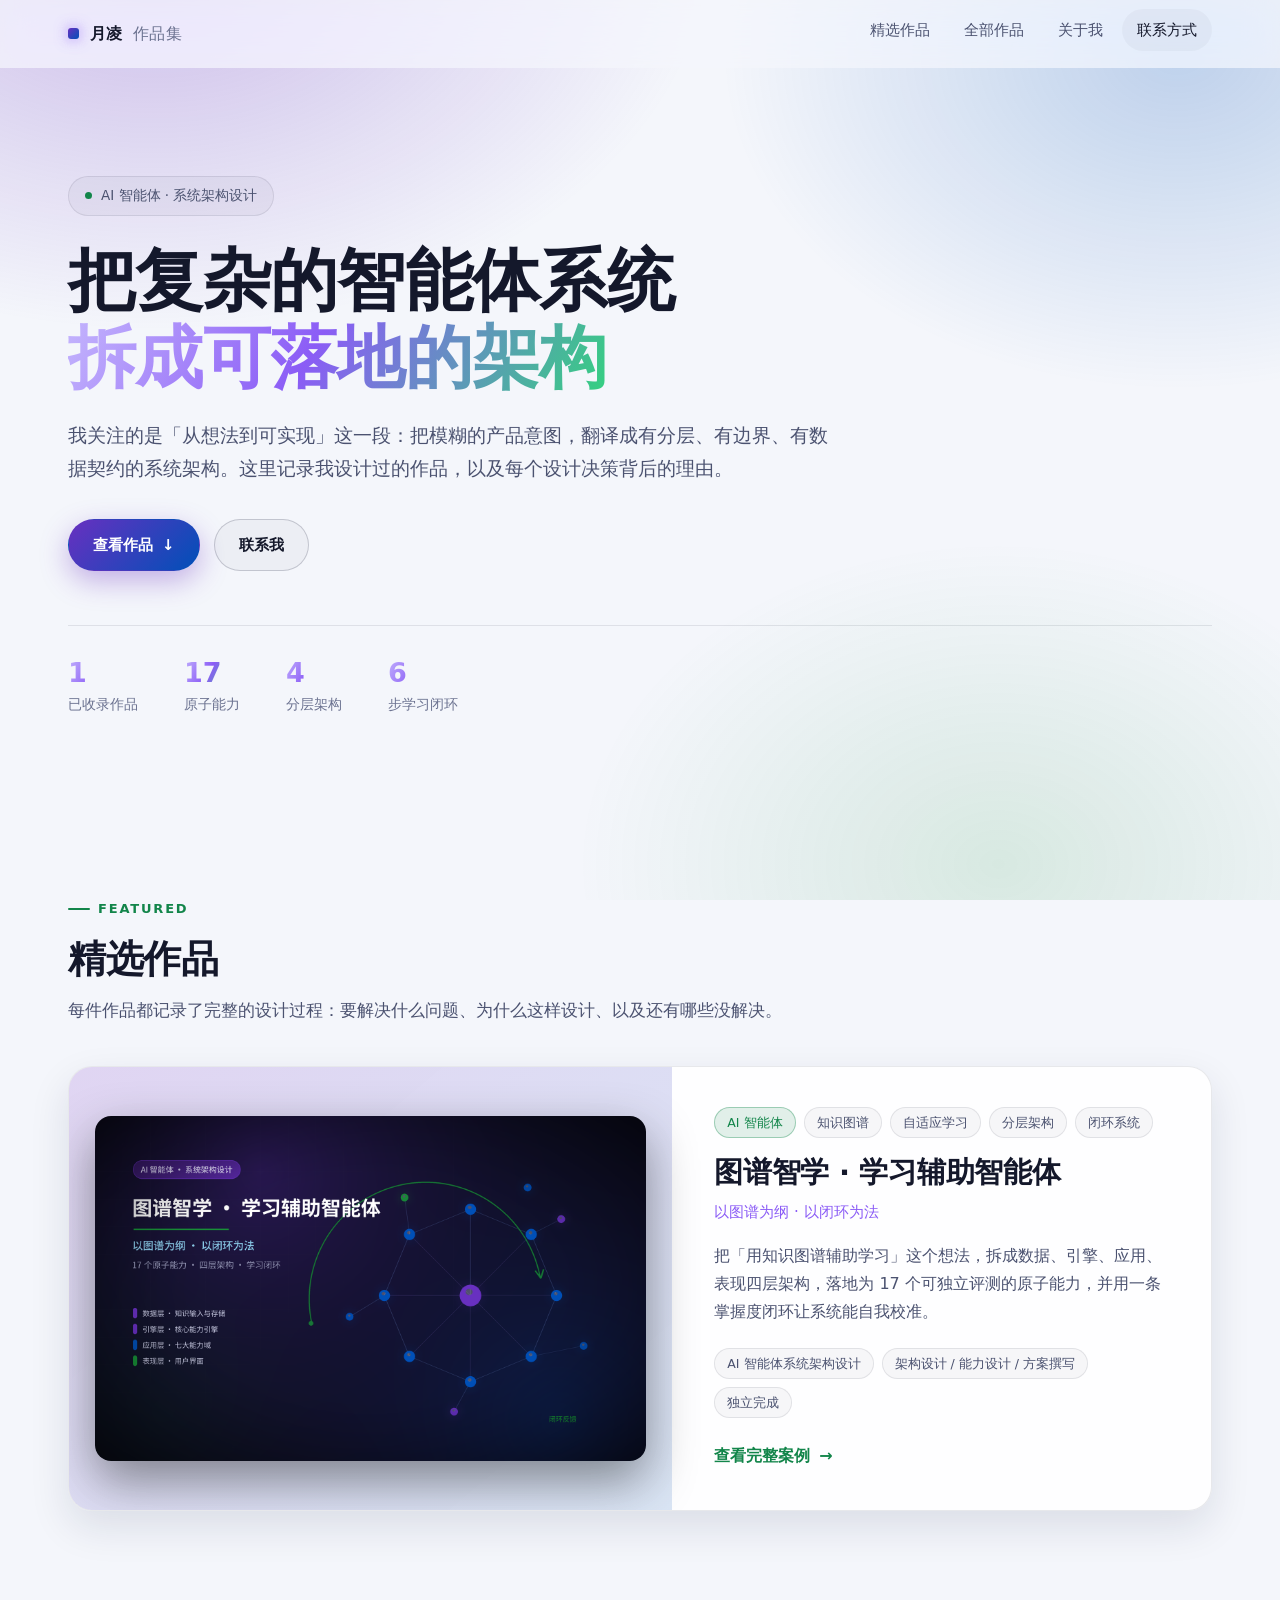
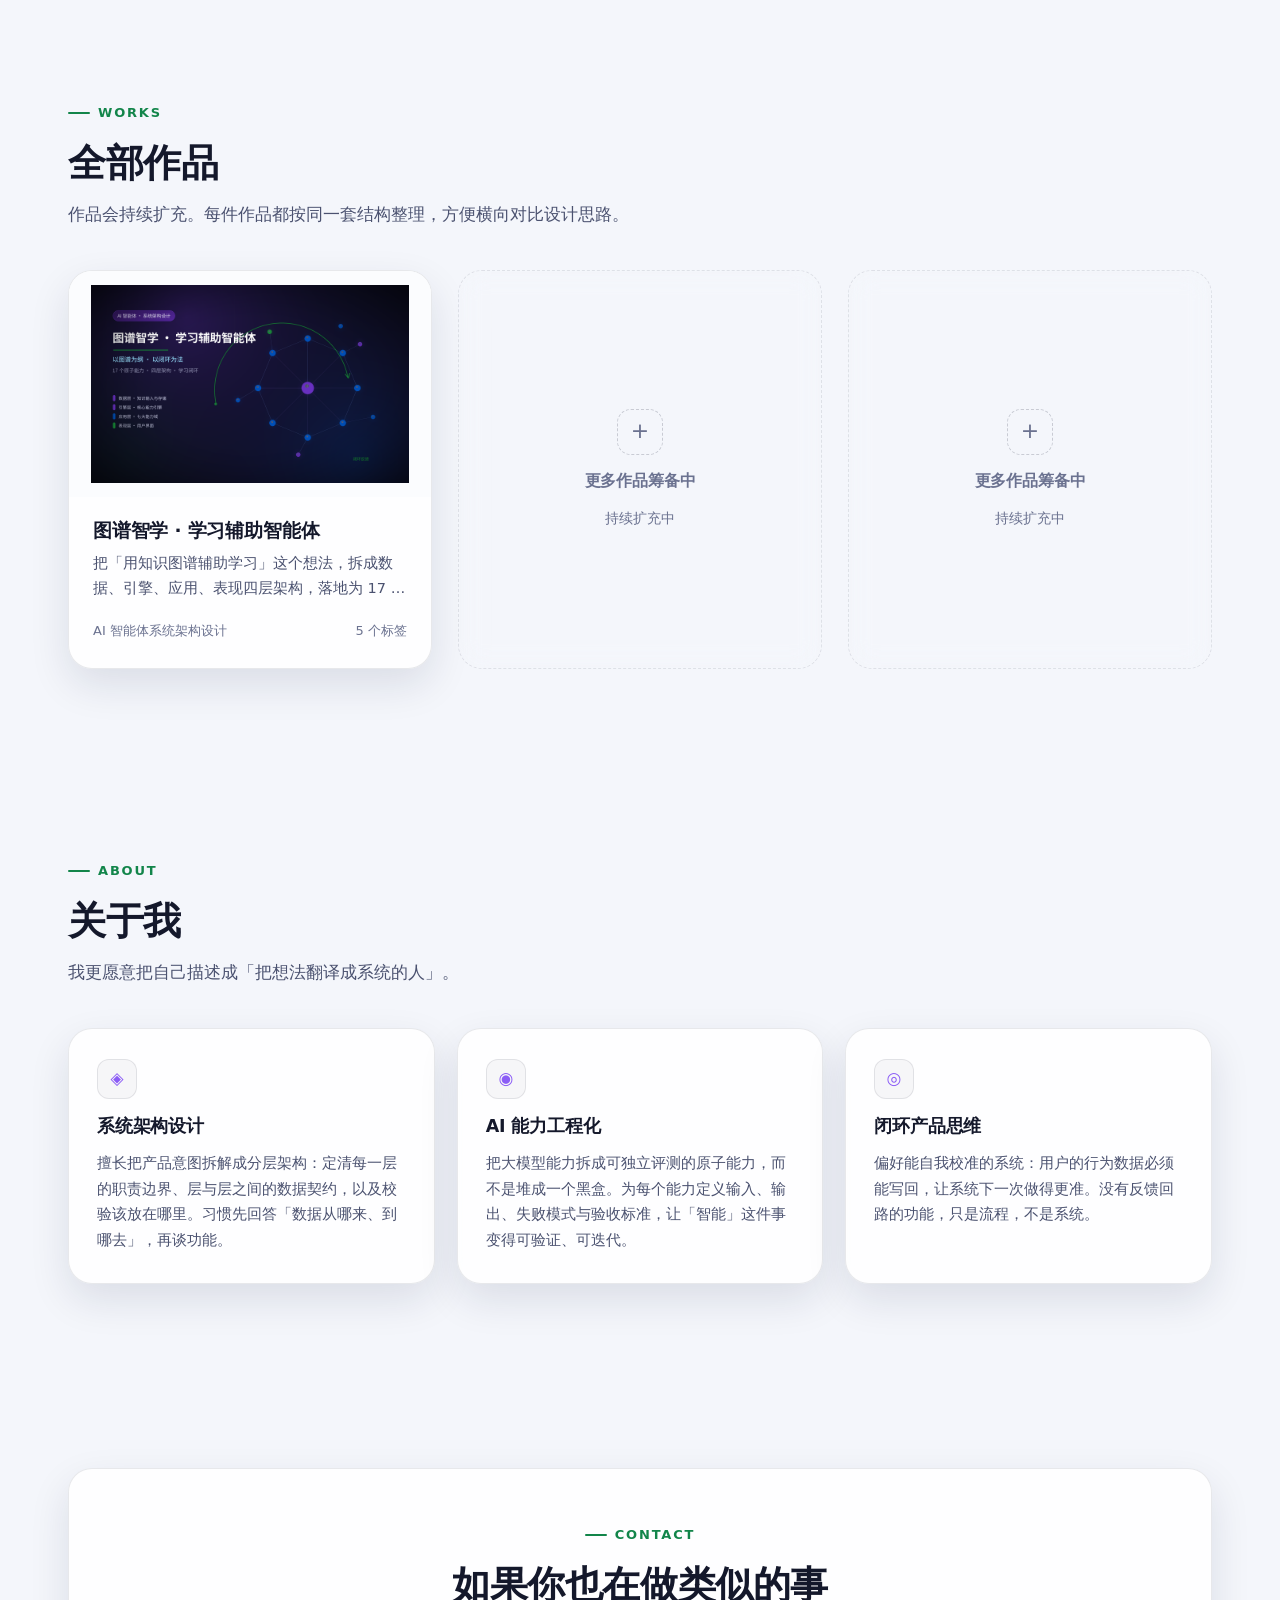
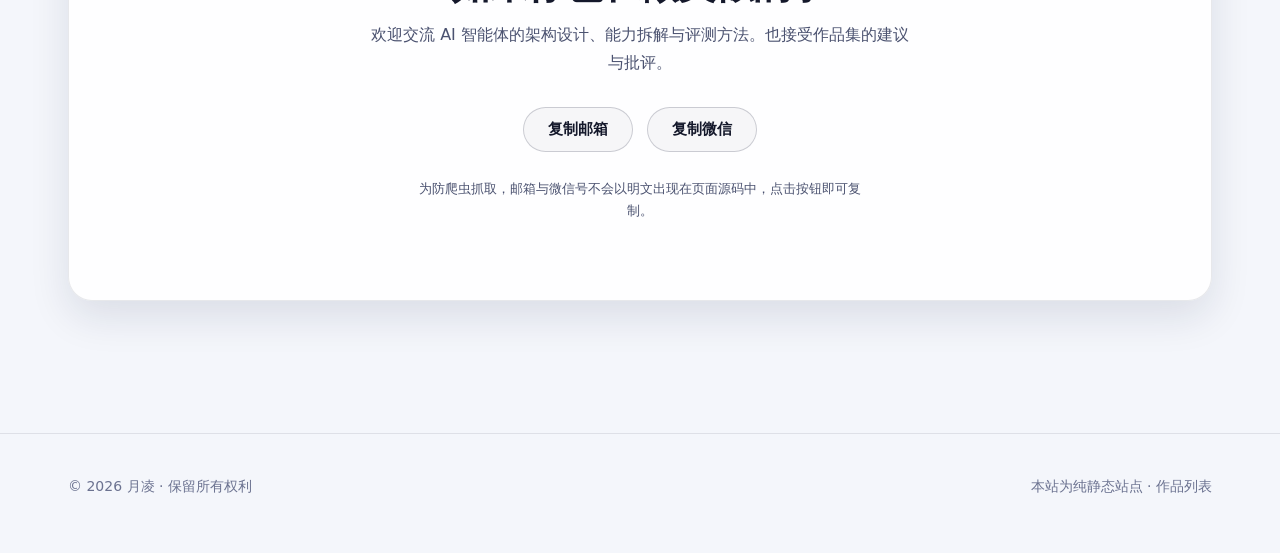
==== commit a69bcdc4: "防爬虫处理：新增 robots.txt、noindex 标记、联系方式混淆 - 新增 robots.txt：屏蔽搜索引擎与 AI 训练爬虫（含 GPTBot、ClaudeBot、CCBot 等） - " ====
--- a/index.html
+++ b/index.html
@@ -3,6 +3,9 @@
 <head>
 <meta charset="UTF-8">
 <meta name="viewport" content="width=device-width, initial-scale=1">
+<meta name="robots" content="noindex, nofollow, noarchive, nosnippet, noimageindex">
+<meta name="googlebot" content="noindex, nofollow">
+<meta name="bingbot" content="noindex, nofollow">
 <title>个人设计作品集 · AI 智能体系统架构设计</title>
 <meta name="description" content="个人设计作品集：展示 AI 智能体系统架构设计作品，含分层架构、能力拆解与闭环设计思路。">
 <meta name="author" content="作品集">
@@ -117,9 +120,10 @@
         <h2 class="section-title" id="contact-title">如果你也在做类似的事</h2>
         <p id="contact-text">欢迎交流 AI 智能体的架构设计、能力拆解与评测方法。</p>
 
-        <!-- 联系按钮由 script.js 依据 data/works.js 里的 SITE.email / wechat / github 生成，
-             填了哪个就显示哪个，留空的不显示 -->
+        <!-- 联系按钮由 script.js 依据 data/works.js 的 contactCodes 解码生成，
+             明文不出现在页面源码中 -->
         <div class="contact-actions" id="contact-actions"></div>
+        <p class="contact-note" id="contact-note"></p>
       </div>
     </div>
   </section>
--- a/styles.css
+++ b/styles.css
@@ -639,6 +639,22 @@
   color: var(--mint) !important;
   border-color: color-mix(in srgb, var(--mint) 42%, transparent) !important;
 }
+.copy-fail {
+  color: #ffb4b4 !important;
+  border-color: rgba(255, 120, 120, 0.45) !important;
+}
+
+/* 联系方式区的一行说明（提示已做防爬处理） */
+.contact-actions + .contact-note { margin-top: 26px; }
+.contact-note {
+  margin: 0;
+  font-size: 13px;
+  color: var(--text-subtle);
+  max-width: 40em;
+  margin-left: auto;
+  margin-right: auto;
+  line-height: 1.7;
+}
 
 /* --------------------------------------------------------------------------
    10. 作品详情页
